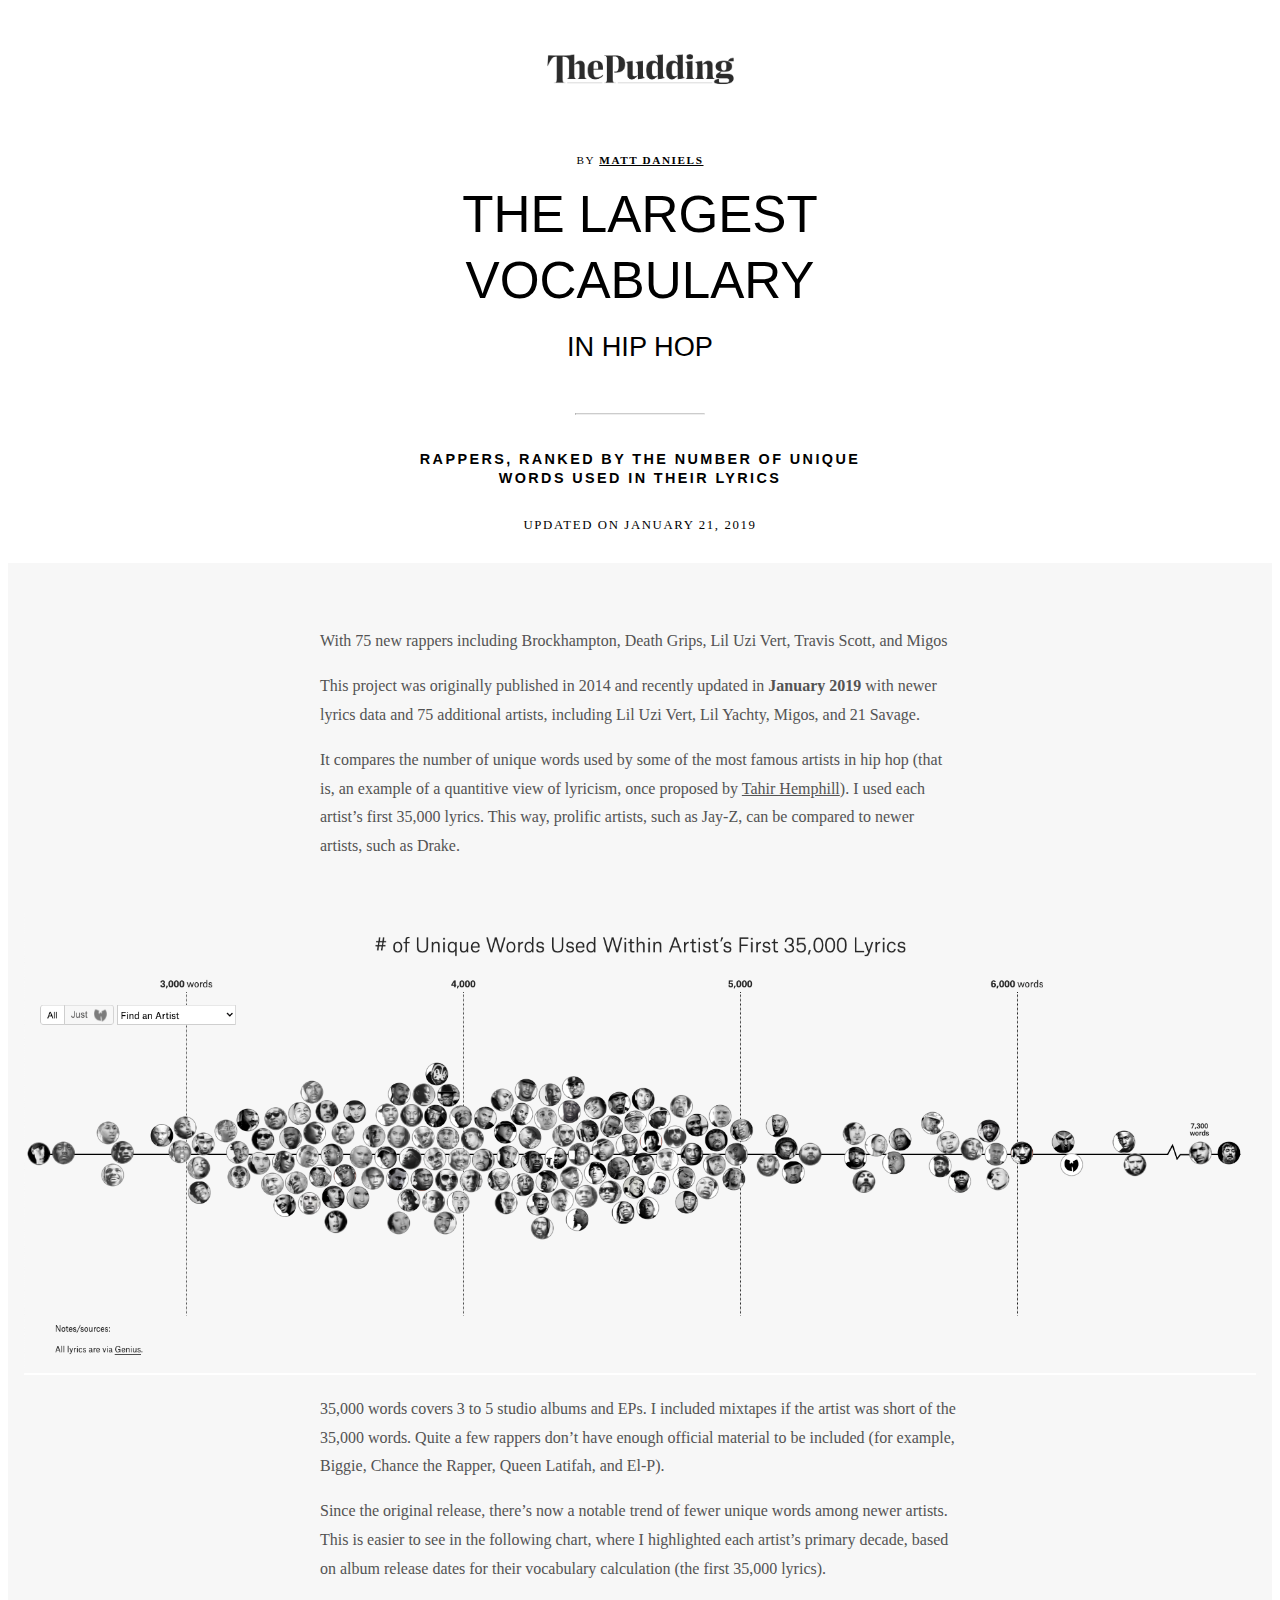
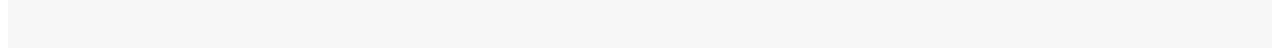
==== index.html @ a722a993 "Update index.html" ====
<!DOCTYPE html>
<html lang="pt-BR">
<head>
    <meta charset="UTF-8">
    <meta http-equiv="X-UA-Compatible" content="IE=edge">
    <meta name="viewport" content="width=device-width, initial-scale=1.0">
    <title>Document</title>
    <link rel="stylesheet" href="main.css">
    <link href="//db.onlinewebfonts.com/c/0a5fbb91dc4a457f5945dca11d44517d?family=Atlas+Grotesk+Web+Regular rel="stylesheet" type="text/css">
</head>
<body>

    <div class="logo">
        <img src="thepuddingcover.png" alt="Logotipo ThePudding">
    </div>

    <section>
        <address class="author">By <strong>Matt Daniels</strong></address>

        <h1>The Largest Vocabulary</h1>

        <h3 class="chapeu">In Hip Hop</h3>

        <hr/>
    
        <h2 class="linhafina">Rappers, ranked by the number of unique words used in their lyrics</h2>
               

        <time class="datetime">Updated on January 21, 2019</time>
        
        <article class="corpo">
            <p>With 75 new rappers including Brockhampton, Death Grips, Lil Uzi Vert, Travis Scott, and Migos</p>
        
            <p>This project was originally published in 2014 and recently updated in <strong>January 2019</strong> with newer lyrics data and 75 additional artists, including Lil Uzi Vert, Lil Yachty, Migos, and 21 Savage.</p>

            <p>It compares the number of unique words used by some of the most famous artists in hip hop (that is, an example of a quantitive view of lyricism, once proposed by <a href="https://tahirhemphill.com/">Tahir Hemphill</a>). I used each artist’s first 35,000 lyrics. This way, prolific artists, such as Jay-Z, can be compared to newer artists, such as Drake.</p>

            <img src="chart-pudding.png" alt="Chart">

            <p>35,000 words covers 3 to 5 studio albums and EPs. I included mixtapes if the artist was short of the 35,000 words. Quite a few rappers don’t have enough official material to be included (for example, Biggie, Chance the Rapper, Queen Latifah, and El-P).</p>

            <p>Since the original release, there’s now a notable trend of fewer unique words among newer artists. This is easier to see in the following chart, where I highlighted each artist’s primary decade, based on album release dates for their vocabulary calculation (the first 35,000 lyrics).</p>
        </article>
        

    </section>

    
    
</body>
</html>
---- main.css ----
@import url(//db.onlinewebfonts.com/c/0a5fbb91dc4a457f5945dca11d44517d?family=Atlas+Grotesk+Web+Regular);

:root {
    --color-text-article: rgb(83, 83, 83);
    --color-background-article: #F7F7F7;
}

div.logo {
    max-width: 13rem;
    display: block;
    margin-left: auto;
    margin-right: auto;
    margin-top: 40px;
    margin-bottom: 55px;
}


h1 {
    text-align: center;
    font-size: 3.2rem;
    width: 35rem;
    margin: 1rem auto;
    font-family: arial;
    text-transform: uppercase;
    font-weight: 100;
    line-height: 1.3em;
}

hr {
    display: block;  
    border-top: 1px solid #ccc;
    max-width: 8rem;
    margin-top: 50px;
    margin-bottom: 35px;

}

h2, h3 {
    max-width: 35rem;
    margin: 1rem auto;
    font-family: arial, Helvetica;
    
}
h2.linhafina {
    max-width: 30rem;
    font-size: 0.9rem;
    text-transform: uppercase;
    letter-spacing: 0.15rem;
    font-weight: 600;
    line-height: 1.2rem;
}

time.datetime {
    display:block;
    text-align: center;    
    font-size: 0.8rem;
    text-transform: uppercase;
    font-weight: 100; 
    letter-spacing: 0.1rem;
    margin-top: 30px;
    margin-bottom: 30px;
}

h3.chapeu {
    font-size: 1.7rem;
    text-transform: uppercase;
    font-weight: 100; 
}

a {
    color: var(--color-text-article);    
}

p{
    max-width: 40rem;
    margin: 1rem auto;
    font-size: 1rem;
    font-family: Arial, Helvetica, sans-serif;
    font-style: inherit;
    line-height: 1.5rem;
    font-family: 'Atlas Grotesk Web Regular';
    line-height: 1.8rem;
    color: var(--color-text-article);
}

article.corpo p:last-child { /*selecionar último parágrafo*/
    padding-bottom: 2rem;
}

article.corpo p:nth-child(3) { /*selecionar terceito parágrafo*/
    padding-bottom: 2rem;
}

address.author {
    text-align: center;
    font-size: 0.7rem;
    text-transform: uppercase;
    letter-spacing: 0.1rem;
    font-family: 'Atlas Grotesk Web Regular';
    font-style: normal;  
}


address.author strong {
    text-decoration: underline;
    color: black;
}

img {
    width: 100%;
}



article.corpo {
    background-color: var(--color-background-article);
    padding: 1rem;
    padding-top: 3rem;
}



.chapeu, .linhafina {
    text-align: center;
}
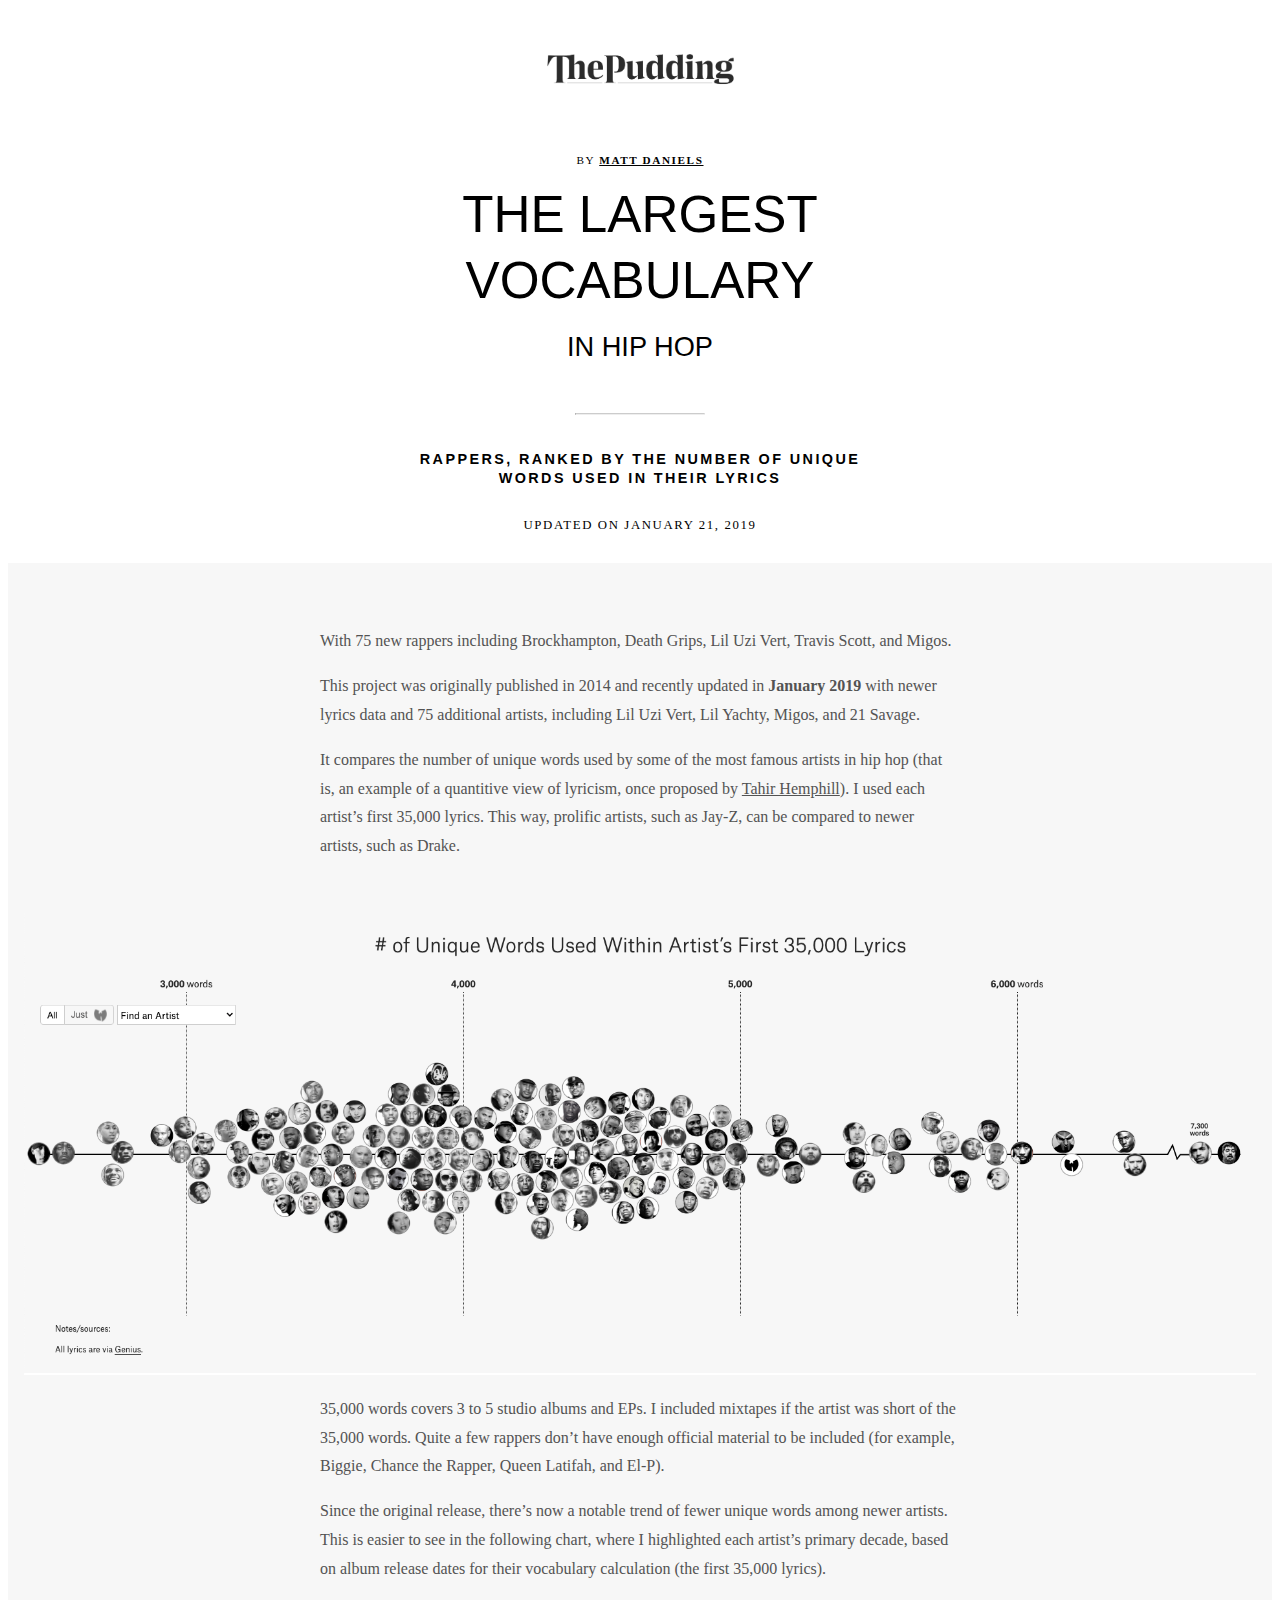
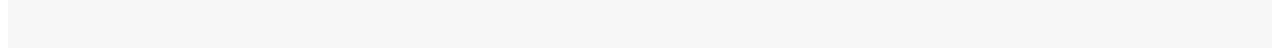
==== commit 751ca50a: "tenta usar protocolo https para importar fonte de site externo" ====
--- a/index.html
+++ b/index.html
@@ -6,7 +6,7 @@
     <meta name="viewport" content="width=device-width, initial-scale=1.0">
     <title>Document</title>
     <link rel="stylesheet" href="main.css">
-    <link href="//db.onlinewebfonts.com/c/0a5fbb91dc4a457f5945dca11d44517d?family=Atlas+Grotesk+Web+Regular rel="stylesheet" type="text/css">
+    <link href="https://db.onlinewebfonts.com/c/0a5fbb91dc4a457f5945dca11d44517d?family=Atlas+Grotesk+Web+Regular rel="stylesheet" type="text/css">
 </head>
 <body>
 
@@ -29,7 +29,7 @@
         <time class="datetime">Updated on January 21, 2019</time>
         
         <article class="corpo">
-            <p>With 75 new rappers including Brockhampton, Death Grips, Lil Uzi Vert, Travis Scott, and Migos</p>
+            <p>With 75 new rappers including Brockhampton, Death Grips, Lil Uzi Vert, Travis Scott, and Migos.</p>
         
             <p>This project was originally published in 2014 and recently updated in <strong>January 2019</strong> with newer lyrics data and 75 additional artists, including Lil Uzi Vert, Lil Yachty, Migos, and 21 Savage.</p>
 
@@ -48,4 +48,4 @@
     
     
 </body>
-</html>+</html>
--- a/main.css
+++ b/main.css
@@ -1,4 +1,4 @@
-@import url(//db.onlinewebfonts.com/c/0a5fbb91dc4a457f5945dca11d44517d?family=Atlas+Grotesk+Web+Regular);
+/*@import url(https://db.onlinewebfonts.com/c/0a5fbb91dc4a457f5945dca11d44517d?family=Atlas+Grotesk+Web+Regular);*/
 
 :root {
     --color-text-article: rgb(83, 83, 83);
@@ -122,4 +122,4 @@
 
 .chapeu, .linhafina {
     text-align: center;
-}+}
